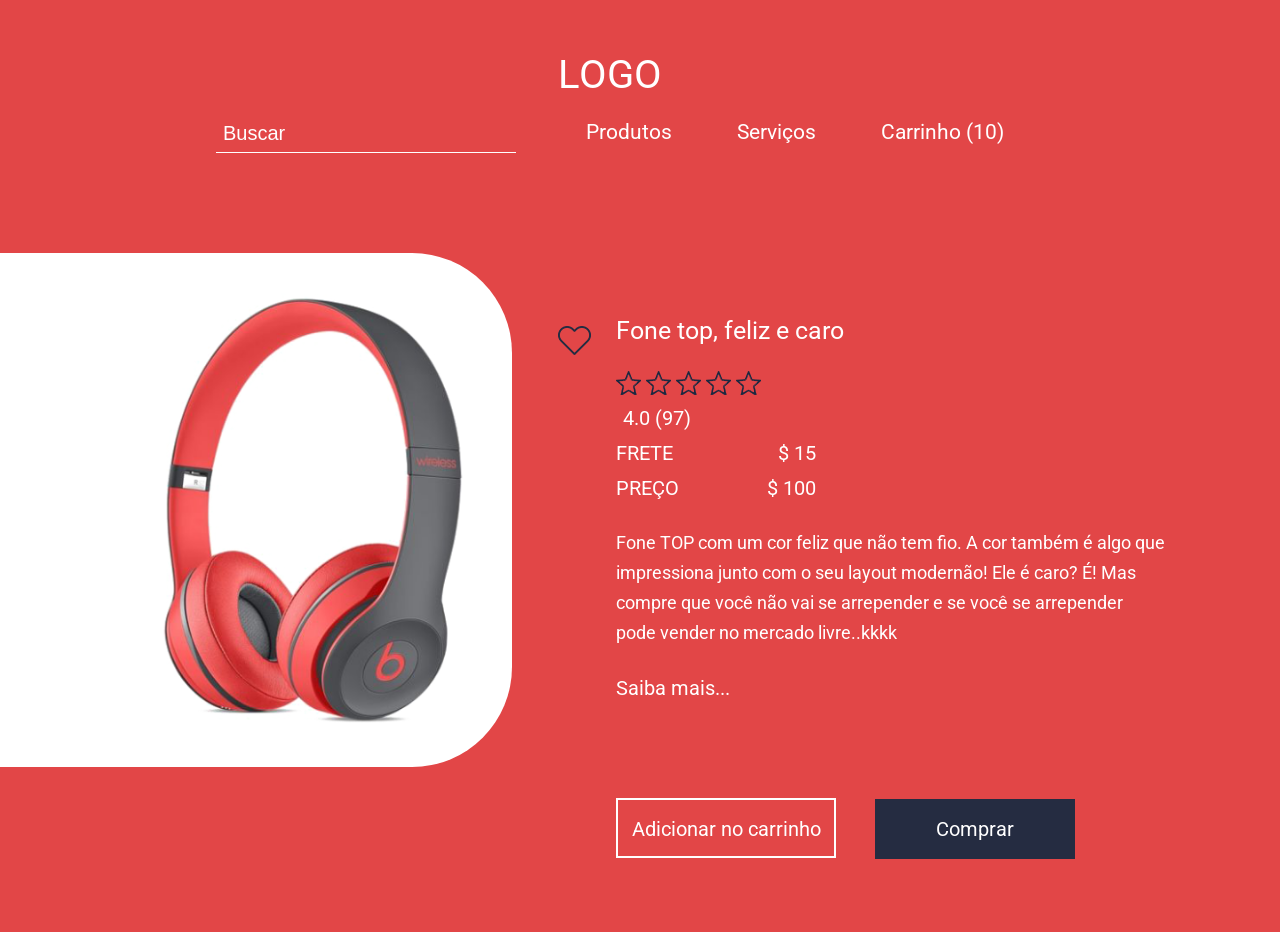
==== index.html @ d4f911e1 "Iniciando projeto nova versão do projeto loja-fone de treinamento" ====
<!DOCTYPE html>
<html lang="pt-BR">
    <head>
        <meta charset="utf-8">
        <meta name="viewport" content="width=device-width, initial-scale=1.0">
        <meta http-equiv="X-UA-Compatible" content="ie=edge">
        <title>Loja de Fone</title>

        <link rel="shortcut icon" type="image/png" href="img/favicon.ico"/>

        <link href="https://fonts.googleapis.com/css?family=Roboto:300,400,700" rel="stylesheet">

        <link rel="stylesheet" href="css/reset.css">
        <link rel="stylesheet" href="css/base.css">
        <link rel="stylesheet" href="css/container-store.css">
        <link rel="stylesheet" href="css/header-store.css">
        <link rel="stylesheet" href="css/input-search.css">
        <link rel="stylesheet" href="css/photo-product.css">
        <link rel="stylesheet" href="css/wrap-product.css">
        <link rel="stylesheet" href="css/product-store.css">
        <link rel="stylesheet" href="css/button-store.css">
    </head>

    <body>
        <div class="container-store">
            <header class="header-store">
                <h1 class="title">Logo</h1>
                <nav class="navigation">
                   <form class="input-search">
                        <input class="content" type="search" placeholder="Buscar">
                        <input class="icon -open -active" type="image" src="img/searchOpen.svg">
                        <input class="icon -close" type="image" src="img/close.svg">
                   </form>
                   <ul id="menu" class="list">
                        <li class="item -menu"><a class="menu" href="#menu">Menu</a></li>
                        <li class="item">
                            <a class="action" href="http://collabcode.training">Produtos</a>
                        </li>
                        <li class="item">
                            <a class="action" href="http://collabcode.training">Serviços</a>
                        </li>
                        <li class="item -last">
                            <a class="action" href="http://collabcode.training">Carrinho (10)</a>
                        </li>
                    </ul>
                </nav>
            </header>
            <figure class="photo-product">
                <img class="imgProduct" src="img/imgHeadphone.png" alt="Imagem de fone de ouvido">
            </figure>
            <section class="wrap-product">
                <dl class="product-store">
                    <dt class="title">Fone top, feliz e caro</dt>
                    <dl class="item -heart">
                        <img class="icon" src="img/heart.png" alt="botão Like">
                        <img class="icon -active" src="img/heart-active.png" alt="botão Like">
                    </dl>
                    <dl class="item -star">
                        <ol>
                            <li class="star">
                                <img class="icon" src="img/star.png" alt="estrela">
                                <img class="icon -active" src="img/star-active.png" alt="estrela">
                            </li>
                            <li class="star">
                                <img class="icon" src="img/star.png" alt="estrela">
                                <img class="icon -active" src="img/star-active.png" alt="estrela">
                            </li>
                            <li class="star">
                                <img class="icon" src="img/star.png" alt="estrela">
                                <img class="icon -active" src="img/star-active.png" alt="estrela">
                            </li>
                            <li class="star">
                                <img class="icon" src="img/star.png" alt="estrela">
                                <img class="icon -active" src="img/star-active.png" alt="estrela">
                            </li>
                            <li class="star">
                                <img class="icon" src="img/star.png" alt="estrela">
                                <img class="icon -active" src="img/star-active.png" alt="estrela">
                            </li>
                        </ol>
                    </dl>
                    <dl class="item">4.0 (97)</dl>
                    <dl class="item -info"><strong class="contrast">Frete</strong> $ 15</dl>
                    <dl class="item -info -last"><strong class="contrast">Preço</strong> $ 100</dl>
                    <dd class="text">
                        Fone TOP com um cor feliz que não tem fio. A cor também é algo que impressiona junto com o  seu layout modernão! Ele é caro? É! Mas compre que você não vai se arrepender e se você se arrepender pode vender no mercado livre..kkkk
                    </dd>
                    <dd class="more">
                        <a class="action" href="">Saiba mais...</a>
                    </dd>
                </dl>
                <div class="buttons">
                    <button class="button-store -second">Adicionar no carrinho</button>
                    <a class="button-store" href="comprar.html">Comprar</a>
                </div>
            </section>
        </div>
        <script src="js/header-store.js"></script>
        <script src="js/product-store.js"></script>
        <script src="js/home.js"></script>
        <script src="js/input-search.js"></script>
    </body>
</html>
---- css/base.css ----
html,
body {
    height: 100%;
}

body {
    background-color: #252a34;
    background-image: linear-gradient(to top, #ff2e63, #252a34);
}

@media (max-width: 410px) {
   body {
       position: relative;
       overflow-x: hidden;
    }

    html {
        overflow-x: hidden;
    }
}
---- css/container-store.css ----
.container-store {
    width: 90%;
    max-width: 1335px;
    background-color: #e24647;
    padding: 55px 60px 165px 0;
    position: absolute;
    left: 50%;
    top: 50%;
    transform: translateX(-50%) translateY(-50%);
    -webkit-box-shadow: 0px 0px 39px 0px rgba(50, 50, 50, 0.4);
    -moz-box-shadow: 0px 0px 39px 0px rgba(50, 50, 50, 0.4);
    box-shadow: 0 0 39px 0 rgba(50, 50, 50, 0.4);


}

@media (max-width: 1490px), (max-height: 900px) {
    .container-store {
        position: static;
        transform: none;
        width: 100%;
        max-width: 100%;
    }   
}

@media (max-height: 940px) {
    .container-store {
        max-width: 1335px;
        margin-left: auto;
        margin-right: auto;
    }   
}

@media (max-width: 990px) {
    .container-store {
        padding-right: 0px;
    }
}

@media (max-width: 940px) {
    .container-store {
        padding-bottom: 100px;
    }
}
---- css/header-store.css ----
.header-store {
    color: #FFFFFF;
    margin: 0 0 100px 60px;
    z-index: 10;
}

.header-store > .title {
    font-size: 40px;
    font-family: 'Roboto', sans-serif;
    text-transform: uppercase;
    float: left;
    cursor: pointer;
}

.header-store > .navigation {
    float: right;
    font-family: 'Roboto', sans-serif;
    font-size: 21px;
}

.header-store .list {
    display: inline-block;
}

.header-store .item.-menu {
    display: none;
}

.header-store .item {
    display: inline-block;
    margin-right: 60px;
    vertical-align: bottom;
    position: relative;
}

.header-store .action {
    display: inline-block;
    color: inherit;
    text-decoration: none;
}

.header-store .item.-last {
    margin-right: 0;
}

.header-store .action:after {
  content:'';
  height: 1px;
  width: 100%;
  display: block;
  background-color: #e1ebe4;
  bottom: 0;
  transform: scaleX(0);
  transform-origin: center left; /* ordem eixo Y e X */
  transition: transform 300ms linear;
}

.header-store .action:hover:after {
    transform: scaleX(1);
}

@media (max-width: 1450px) {
    .header-store {
        margin-right: 60px;
    }
}

@media (max-width: 1335px) {
    .header-store {
        margin-left: 0;
    }

    .header-store > .title {
        float: none;
        text-align: center;
        margin-bottom: 20px;
    }

    .header-store > .navigation {
        float: none;
        text-align: center;
        margin: 0;
    }
}

@media (max-width: 940px) {
    .header-store {
        margin: 0 0 40px 0;
    }
}

@media (max-width: 550px) {
    .header-store > .navigation {
        display: flex;
        justify-content: center;

    }

    .header-store .item {
        margin-right: 20px;
    }
}

@media (max-width: 410px) {
    .header-store {
        margin: 0 0 20px 0;
    }

    .header-store .item.-menu {
        display: block;
        background: url(../img/bars.svg) #fff no-repeat center;
        background-size: 60%;
        text-indent: -9999px;
        width: 39px;
        height: 39px;
        position: absolute;
        top: 0px;
        left: 0px;
        margin: 0;
        cursor: pointer;
        transform: translateX(-100%);
        transition: transform 300ms 100ms linear;
    }

    .header-store .list {
        background-color: rgba(255, 255, 255, 0.9);
        color: #000;
        width: 100%;
        position: absolute;
        top:0;
        right: 0;
        padding: 50px 0 20px 0;
        transform: translateX(100%);
        transition: transform 300ms linear;
        z-index: 2;
    }

    .header-store .list.-active {
        transform: translateX(0);
    }

    .header-store .list.-active .item.-menu {
        background: url(../img/close.svg) #fff no-repeat center;
        background-size: 50%;
        transform: translateX(0);
        transition: none;
        cursor: pointer;
    }

    .header-store .item {
        display: block;
        margin-bottom: 20px;
    }
}
---- css/input-search.css ----
.input-search {
    display: inline-block;
}

.input-search > .icone {
    display: none;
}

.input-search > .content {
    display: inline-block;
    background: transparent;
    border: none;
    border-bottom: 1px solid #FFFFFF;
    color: inherit;
    font-family: Arial;
    font-size: 20px;
    padding: 7px;
    width: 300px;
    margin-right: 65px;
}

.input-search > .content::placeholder {
    color: #FFF;
}

.input-search > .icon {
    display: none;
}

@media (max-width: 990px) {
    .input-search {
        position: absolute;
        top: 0;
        left: 0;
        background-color: #fff;
        transform: translateX(-90%);
        transition: transform 300ms linear;
    }

    .input-search.-active {
        transform: translateX(0);
        transition: transform 300ms linear;
    }

    .input-search > .content::placeholder {
        color: #000;
    }

    .input-search > .icon {
        display: none;
        width: 20px;
        vertical-align: middle;
        padding-right: 10px;
    }

    .input-search .icon.-active {
        display: inline-block;
    }
}

@media (max-width: 410px) {
    .input-search {
        position: absolute;
        top: 0;
        left: 0;
        background-color: #fff;
        transform: translateX(-86%);
        transition: transform 300ms linear;
    }
    .input-search > .content {
        padding: 6.5px;
        width: 175px;
    }
}
---- css/photo-product.css ----
.photo-product {
    position: relative;
    background-color: #fff;
    display: inline-block;
    width: 40%;
    vertical-align: middle;
    margin-right: 150px;
    border-radius: 0 150px 150px 0;
}

.photo-product::before {
    content: '';
    position: absolute;
    left: 0;
    width: 100%;
    height: 100%;
    background-color: #ffffff;
    transform: translateX(-100%);
    box-shadow: inset 0 0 20px 0 rgba(126, 125, 125, 0.4)
}

.photo-product > .imgProduct {
    width: 95%;
    margin: 25px 0 0 70px;
}

@media (max-width: 1335px) {
    .photo-product {
        width: 40%;
        margin-right: 100px;
        border-radius: 0 100px 100px 0;
    }
}

@media (max-width: 940px) {
    .photo-product {
        background-image: none;
        background-color: #fff;
        display: block;
        width: 100%;
        padding: 0;
        border-radius: 0;
        text-align: center;
        margin: 0 auto 30px auto;
    }
    .photo-product > .imgProduct {
        width: 70%;
        margin: 0;
        padding-top: 20px;
    }
}
---- css/wrap-product.css ----
.wrap-product {
    display: inline-block;
    width: 45%;
    vertical-align: middle;
    position: relative;
}

.wrap-product > .buttons {
    position: absolute;
    bottom: 0;
    transform: translateY( calc( 100% + 98px ) );
}

@media (max-width:1335px) {
   .wrap-product {
        width: 43%;
    }
}

@media (max-width:940px) {
   .wrap-product {
        width: 100%;
        margin: 0;
        text-align: center;
    }

    .wrap-product > .buttons {
        position: relative;
        bottom: 80px;
    }
}

@media (max-width:410px) {
    .wrap-product > .buttons {
        position: relative;
        bottom: 150px;
    }
}
---- css/product-store.css ----
.product-store {
    font-family: 'Roboto', sans-serif;
    font-size: 15px;
    line-height: 20px;
    color: #FFF;
}

.product-store > .title {
    font-size: 25px;
    margin-bottom: 50px;
    display: inline-block;
}

.product-store > .item {
    font-size: 20px;
    margin-bottom: 30px;
}

.product-store > .item.-heart {
    position: absolute;
    top: 5px;
    transform: translateX(-100%);
    left: -47px;
    cursor: pointer;
}

.product-store > .item.-star {
    margin-bottom: 10px;
    cursor: pointer;
}

.product-store > .item .icon {
    transition: transform 100ms linear;
}

.product-store > .item .icon:hover {
    transform: scale(1.2);
}

.product-store .icon.-active {
    display: none;
}

.product-store > .item.-active .icon {
    display: none;
}

.product-store > .item.-active .icon.-active {
    display: inline-block;
}

.product-store .star {
    display: inline-block;
}

.product-store .star.-active > .icon {
    display: none;
}

.product-store .star.-active > .-active {
    display: block;
}

.product-store > .item.-star + .item {
    margin-left: 7px;
}

.product-store > .item.-info {
    width: 200px;
    text-align: right;
}

.product-store > .item.-last {
    margin-bottom: 60px;
}

.product-store .contrast {
    text-transform: uppercase;
    float: left;
}

.product-store > .text {
    font-size: 18px;
    line-height: 30px;
    margin-bottom: 30px;
}

.product-store .action {
    color: inherit;
    font-size: 20px;
    text-decoration: none;
}

@media (max-width:1335px) {
    .product-store > .title {
        margin-bottom: 30px;
    }

    .product-store > .item {
        margin-bottom: 15px;
    }

    .product-store > .item.-last {
        margin-bottom: 30px;
    }
    .product-store > .item.-heart {
        left: -25px;
    }
}

@media (max-width:940px) {
    .product-store > .title {
        display: block;
        margin-left: 20px;
    }

    .product-store > .item.-info {
        display: block;
    }

    .product-store > .item {
        display: inline-block;
    }

    .product-store > .item.-heart {
        position: relative;
        transform: translateX(10%) translateY(-180%);
    }

    .product-store > .item.-star {
        margin-bottom: 30px;
        cursor: pointer;
        margin-right: 10px;
        margin-left: -20px;
    }

    .product-store > .item.-info {
        margin-left: auto;
        margin-right: auto;
    }

    .product-store > .text {
        margin: 0 30px 30px;
    }
}
---- css/button-store.css ----
.button-store {
    display: inline-block;
    box-sizing: border-box;
    background-color: #252c41;
    color: #ffffff;
    font-family: 'Roboto', sans-serif;
    font-size: 20px;
    width: 200px;
    height: 60px;
    text-align: center;
    line-height: 60px;
    text-decoration: none;
    border: none;
    bottom: 0;
    cursor: pointer;
    transition: all 300ms linear;
}

.button-store:hover,
.button-store:focus {
    background-color: #FFFFFF;
    color: #e24647;
}

.button-store:active {
    transform: scale(0.9);
}

.button-store.-second { 
    background-color: transparent;
    border: 2px #fff solid;
    width: 220px;
    line-height: 56px;
    margin-right: 35px;
}

.button-store.-second:hover,
.button-store.-second:focus {
    background-color: #FFFFFF;
    color: #e24647;
}

.button-store > button,
.button-store > a {
    font-size: inherit;
    background-color: inherit;
    border: none;
    color: inherit;
    text-decoration: inherit;
}

@media (max-width:1080px) {
    .button-store {
        font-size: 18px;
        width: 180px;
        height: 40px;
        line-height: 40px;
    }
    .button-store.-second {
        background-color: transparent;
        border: 2px #fff solid;
        width: 200px;
        line-height: 36px;
        margin-right: 20px;
    }
}

@media (max-width:410px) {
    .button-store,
    .button-store.-second {
        display: block;
        margin: 0 auto;
        width: 80%;
    }
    .button-store.-second {
        margin-bottom: 15px;
        width: 80%;
    }
}
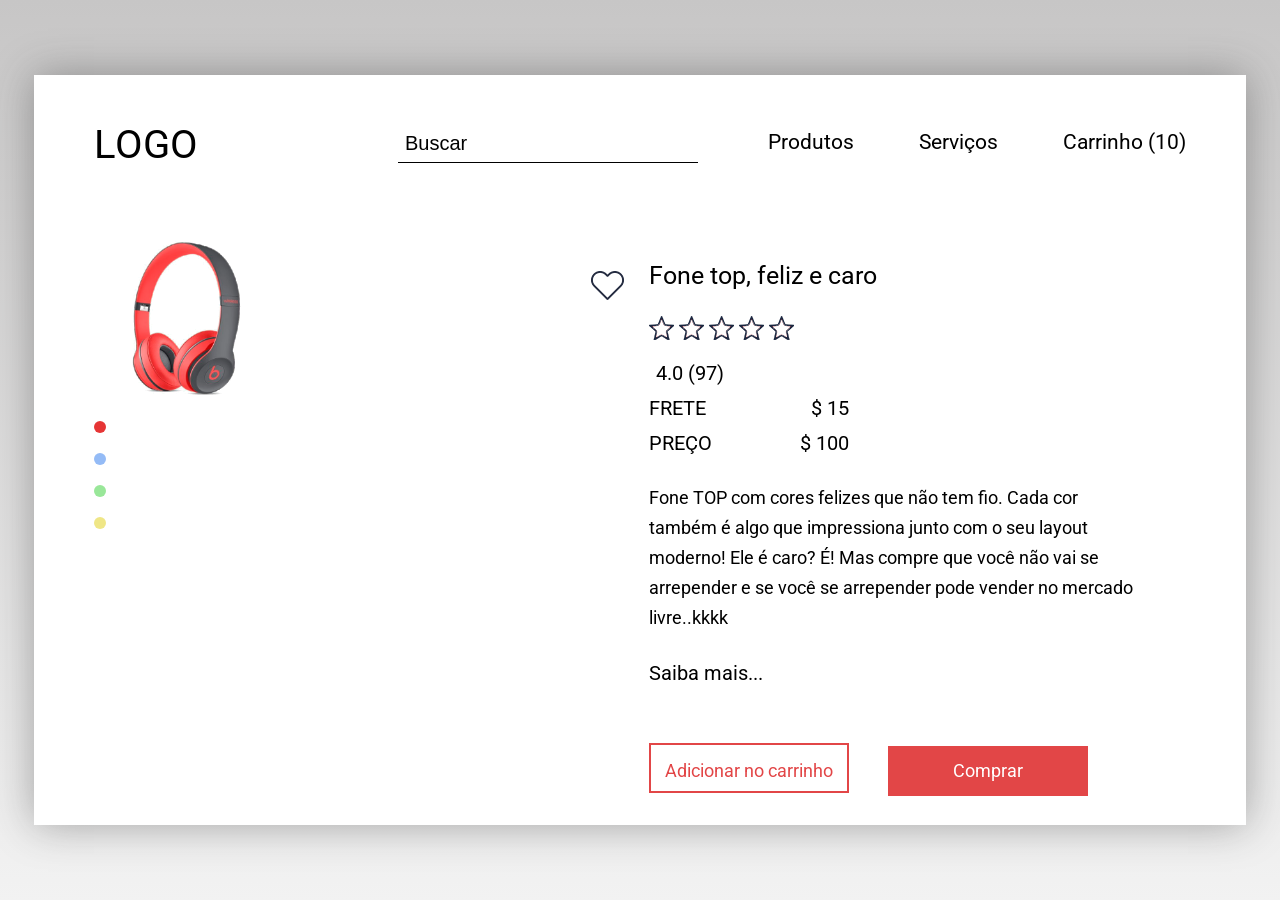
==== commit 2e780981: "Implementado variações de cores no produto e alterado cores gerais" ====
--- a/index.html
+++ b/index.html
@@ -4,7 +4,7 @@
         <meta charset="utf-8">
         <meta name="viewport" content="width=device-width, initial-scale=1.0">
         <meta http-equiv="X-UA-Compatible" content="ie=edge">
-        <title>Loja de Fone</title>
+        <title>Head Phone Store</title>
 
         <link rel="shortcut icon" type="image/png" href="img/favicon.ico"/>
 
@@ -15,7 +15,9 @@
         <link rel="stylesheet" href="css/container-store.css">
         <link rel="stylesheet" href="css/header-store.css">
         <link rel="stylesheet" href="css/input-search.css">
-        <link rel="stylesheet" href="css/photo-product.css">
+        <link rel="stylesheet" href="css/main-carrousel.css">
+        <link rel="stylesheet" href="css/carphoto-product.css">
+        <!--<link rel="stylesheet" href="css/photo-product.css">-->
         <link rel="stylesheet" href="css/wrap-product.css">
         <link rel="stylesheet" href="css/product-store.css">
         <link rel="stylesheet" href="css/button-store.css">
@@ -45,9 +47,38 @@
                     </ul>
                 </nav>
             </header>
-            <figure class="photo-product">
-                <img class="imgProduct" src="img/imgHeadphone.png" alt="Imagem de fone de ouvido">
-            </figure>
+
+            <section class="main-carrousel">
+                <ol class="bullets">
+                    <li class="bullet -first -isActive"><a   href="#first">Primeira</a></li>
+                    <li class="bullet -second"><a href="#second">Segunda</a></li>
+                    <li class="bullet -third"><a href="#third">Terceira</a></li>
+                    <li class="bullet -forth"><a href="#forth">Quarta</a></li>
+                </ol>
+                <ol class="colors">
+                    <li id="first" class="color -isActive">
+                        <figure class="carphoto-product">
+                            <img class="imgProduct" src="img/imgHeadphoneRed.png" alt="Imagem de fone de ouvido">
+                        </figure>
+                    </li>
+                    <li id="second" class="color">
+                        <figure class="carphoto-product">
+                            <img class="imgProduct" src="img/imgHeadphoneBlue.png" alt="Imagem de fone de ouvido">
+                        </figure>
+                    </li>
+                    <li id="third" class="color">
+                        <figure class="carphoto-product">
+                            <img class="imgProduct" src="img/imgHeadphoneGreen.png" alt="Imagem de fone de ouvido">
+                        </figure>
+                    </li>
+                    <li id="forth" class="color">
+                        <figure class="carphoto-product">
+                            <img class="imgProduct" src="img/imgHeadphoneYellow.png" alt="Imagem de fone de ouvido">
+                        </figure>
+                    </li>
+                </ol>
+            </section>
+
             <section class="wrap-product">
                 <dl class="product-store">
                     <dt class="title">Fone top, feliz e caro</dt>
@@ -83,7 +114,7 @@
                     <dl class="item -info"><strong class="contrast">Frete</strong> $ 15</dl>
                     <dl class="item -info -last"><strong class="contrast">Preço</strong> $ 100</dl>
                     <dd class="text">
-                        Fone TOP com um cor feliz que não tem fio. A cor também é algo que impressiona junto com o  seu layout modernão! Ele é caro? É! Mas compre que você não vai se arrepender e se você se arrepender pode vender no mercado livre..kkkk
+                        Fone TOP com cores felizes que não tem fio. Cada cor também é algo que impressiona junto com o seu layout moderno! Ele é caro? É! Mas compre que você não vai se arrepender e se você se arrepender pode vender no mercado livre..kkkk
                     </dd>
                     <dd class="more">
                         <a class="action" href="">Saiba mais...</a>
@@ -96,6 +127,7 @@
             </section>
         </div>
         <script src="js/header-store.js"></script>
+        <script src="js/main-carrousel.js"></script>
         <script src="js/product-store.js"></script>
         <script src="js/home.js"></script>
         <script src="js/input-search.js"></script>
--- a/css/base.css
+++ b/css/base.css
@@ -5,7 +5,7 @@
 
 body {
     background-color: #252a34;
-    background-image: linear-gradient(to top, #ff2e63, #252a34);
+    background-image: linear-gradient(to top, #f2f2f2, #c7c6c6);
 }
 
 @media (max-width: 410px) {
--- a/css/container-store.css
+++ b/css/container-store.css
@@ -1,8 +1,8 @@
 .container-store {
     width: 90%;
-    max-width: 1335px;
-    background-color: #e24647;
-    padding: 55px 60px 165px 0;
+    max-width: 1200px;
+    background-color: #FFF;
+    padding: 50px 60px 100px 0;
     position: absolute;
     left: 50%;
     top: 50%;
@@ -10,11 +10,9 @@
     -webkit-box-shadow: 0px 0px 39px 0px rgba(50, 50, 50, 0.4);
     -moz-box-shadow: 0px 0px 39px 0px rgba(50, 50, 50, 0.4);
     box-shadow: 0 0 39px 0 rgba(50, 50, 50, 0.4);
-
-
 }
 
-@media (max-width: 1490px), (max-height: 900px) {
+@media (max-width: 1200px), (max-height: 600px) {
     .container-store {
         position: static;
         transform: none;
@@ -23,9 +21,9 @@
     }   
 }
 
-@media (max-height: 940px) {
+@media (max-height: 600px) {
     .container-store {
-        max-width: 1335px;
+        max-width: 1200px;
         margin-left: auto;
         margin-right: auto;
     }   
--- a/css/header-store.css
+++ b/css/header-store.css
@@ -1,5 +1,5 @@
 .header-store {
-    color: #FFFFFF;
+    color: #000000;
     margin: 0 0 100px 60px;
     z-index: 10;
 }
@@ -48,7 +48,7 @@
   height: 1px;
   width: 100%;
   display: block;
-  background-color: #e1ebe4;
+  background-color: #f2f2f2;
   bottom: 0;
   transform: scaleX(0);
   transform-origin: center left; /* ordem eixo Y e X */
@@ -59,13 +59,7 @@
     transform: scaleX(1);
 }
 
-@media (max-width: 1450px) {
-    .header-store {
-        margin-right: 60px;
-    }
-}
-
-@media (max-width: 1335px) {
+@media (max-width: 1200px) {
     .header-store {
         margin-left: 0;
     }
@@ -108,7 +102,7 @@
 
     .header-store .item.-menu {
         display: block;
-        background: url(../img/bars.svg) #fff no-repeat center;
+        background: url(../img/bars.svg) #f2f2f2 no-repeat center;
         background-size: 60%;
         text-indent: -9999px;
         width: 39px;
@@ -123,7 +117,7 @@
     }
 
     .header-store .list {
-        background-color: rgba(255, 255, 255, 0.9);
+        background-color: #f2f2f2;
         color: #000;
         width: 100%;
         position: absolute;
@@ -140,7 +134,7 @@
     }
 
     .header-store .list.-active .item.-menu {
-        background: url(../img/close.svg) #fff no-repeat center;
+        background: url(../img/close.svg) #f2f2f2 no-repeat center;
         background-size: 50%;
         transform: translateX(0);
         transition: none;
--- a/css/input-search.css
+++ b/css/input-search.css
@@ -10,7 +10,7 @@
     display: inline-block;
     background: transparent;
     border: none;
-    border-bottom: 1px solid #FFFFFF;
+    border-bottom: 1px #000 solid;
     color: inherit;
     font-family: Arial;
     font-size: 20px;
@@ -20,7 +20,7 @@
 }
 
 .input-search > .content::placeholder {
-    color: #FFF;
+    color: #000;
 }
 
 .input-search > .icon {
@@ -32,7 +32,7 @@
         position: absolute;
         top: 0;
         left: 0;
-        background-color: #fff;
+        background-color: #f2f2f2;
         transform: translateX(-90%);
         transition: transform 300ms linear;
     }
@@ -63,12 +63,13 @@
         position: absolute;
         top: 0;
         left: 0;
-        background-color: #fff;
+        background-color: #f2f2f2;
         transform: translateX(-86%);
         transition: transform 300ms linear;
     }
     .input-search > .content {
         padding: 6.5px;
-        width: 175px;
+        width: 200px;
+        margin-right: 5px;
     }
 }
--- a/css/main-carrousel.css
+++ b/css/main-carrousel.css
@@ -0,0 +1,59 @@
+.main-carrousel {
+    display: inline-block;
+    position: relative;
+    background-color: #FFF;
+    width: 40%;
+    height: 500px;
+    vertical-align: middle;
+    margin-right: 150px;
+    border-radius: 0 150px 150px 0;
+}
+
+.main-carrousel .color {
+    box-sizing: border-box;
+    position: absolute;
+    top: 0;
+    width: 95%;
+}
+
+.main-carrousel .color.-isActive {
+    z-index: 1;
+}
+
+.main-carrousel .bullets {
+    position: relative;
+    text-align: center;
+    display: inline-block;
+    width: 50px;
+    top: 50%;
+    transform: translateY(-50%);
+    z-index: 5;
+}
+
+.main-carrousel .bullet {
+    width: 12px;
+    height: 12px;
+    margin: 20px 0 20px 60px;
+    opacity: 0.50;
+    border-radius: 50%;
+    text-indent: -9999px;
+    cursor: pointer;
+    transition: opacity 200ms linear;
+}
+
+.main-carrousel .bullet.-first {
+    background-color: rgb(230, 53, 53);
+}
+.main-carrousel .bullet.-second {
+    background-color: rgb(41, 119, 237);
+}
+.main-carrousel .bullet.-third{
+    background-color: rgb(52, 208, 52);
+}
+.main-carrousel .bullet.-forth {
+    background-color: rgb(223, 206, 13);
+}
+
+.main-carrousel .bullet.-isActive {
+    opacity: 1;
+}
--- a/css/carphoto-product.css
+++ b/css/carphoto-product.css
@@ -0,0 +1,30 @@
+.carphoto-product > .imgProduct {
+    width: 95%;
+    margin: 10px 0 0 70px;
+}
+
+@media (max-width: 1335px) {
+    .carphoto-product {
+        width: 40%;
+        margin-right: 100px;
+        border-radius: 0 100px 100px 0;
+    }
+}
+
+@media (max-width: 940px) {
+    .carphoto-product {
+        background-image: none;
+        background-color: #fff;
+        display: block;
+        width: 100%;
+        padding: 0;
+        border-radius: 0;
+        text-align: center;
+        margin: 0 auto 30px auto;
+    }
+    .carphoto-product > .imgProduct {
+        width: 70%;
+        margin: 0;
+        padding-top: 20px;
+    }
+}
--- a/css/photo-product.css
+++ b/css/photo-product.css
@@ -1,6 +1,6 @@
 .photo-product {
     position: relative;
-    background-color: #fff;
+    background-color: #ffffff;
     display: inline-block;
     width: 40%;
     vertical-align: middle;
@@ -8,20 +8,21 @@
     border-radius: 0 150px 150px 0;
 }
 
+/*
 .photo-product::before {
     content: '';
     position: absolute;
     left: 0;
     width: 100%;
     height: 100%;
-    background-color: #ffffff;
+    background-color: #FFF;
     transform: translateX(-100%);
     box-shadow: inset 0 0 20px 0 rgba(126, 125, 125, 0.4)
-}
+}*/
 
 .photo-product > .imgProduct {
     width: 95%;
-    margin: 25px 0 0 70px;
+    margin: 10px 0 0 70px;
 }
 
 @media (max-width: 1335px) {
--- a/css/wrap-product.css
+++ b/css/wrap-product.css
@@ -8,7 +8,7 @@
 .wrap-product > .buttons {
     position: absolute;
     bottom: 0;
-    transform: translateY( calc( 100% + 98px ) );
+    transform: translateY( calc( 100% + 58px ) );
 }
 
 @media (max-width:1335px) {
--- a/css/product-store.css
+++ b/css/product-store.css
@@ -2,18 +2,18 @@
     font-family: 'Roboto', sans-serif;
     font-size: 15px;
     line-height: 20px;
-    color: #FFF;
+    color: #000000;
 }
 
 .product-store > .title {
     font-size: 25px;
-    margin-bottom: 50px;
+    margin-bottom: 40px;
     display: inline-block;
 }
 
 .product-store > .item {
     font-size: 20px;
-    margin-bottom: 30px;
+    margin-bottom: 15px;
 }
 
 .product-store > .item.-heart {
@@ -25,7 +25,7 @@
 }
 
 .product-store > .item.-star {
-    margin-bottom: 10px;
+    margin-bottom: 20px;
     cursor: pointer;
 }
 
@@ -71,7 +71,7 @@
 }
 
 .product-store > .item.-last {
-    margin-bottom: 60px;
+    margin-bottom: 30px;
 }
 
 .product-store .contrast {
--- a/css/button-store.css
+++ b/css/button-store.css
@@ -1,14 +1,14 @@
 .button-store {
     display: inline-block;
     box-sizing: border-box;
-    background-color: #252c41;
-    color: #ffffff;
+    background-color: #e24647;
+    color: #FFF;
     font-family: 'Roboto', sans-serif;
-    font-size: 20px;
+    font-size: 18px;
     width: 200px;
-    height: 60px;
+    height: 50px;
     text-align: center;
-    line-height: 60px;
+    line-height: 50px;
     text-decoration: none;
     border: none;
     bottom: 0;
@@ -18,8 +18,8 @@
 
 .button-store:hover,
 .button-store:focus {
-    background-color: #FFFFFF;
-    color: #e24647;
+    background-color: #1c68ea;
+    color: #FFF;
 }
 
 .button-store:active {
@@ -28,16 +28,17 @@
 
 .button-store.-second { 
     background-color: transparent;
-    border: 2px #fff solid;
-    width: 220px;
-    line-height: 56px;
+    border: 2px #e24647 solid;
+    width: 200px;
+    line-height: 50px;
     margin-right: 35px;
+    color: #e24647;
 }
 
 .button-store.-second:hover,
 .button-store.-second:focus {
-    background-color: #FFFFFF;
-    color: #e24647;
+    background-color: #e24647;
+    color: #FFF;
 }
 
 .button-store > button,
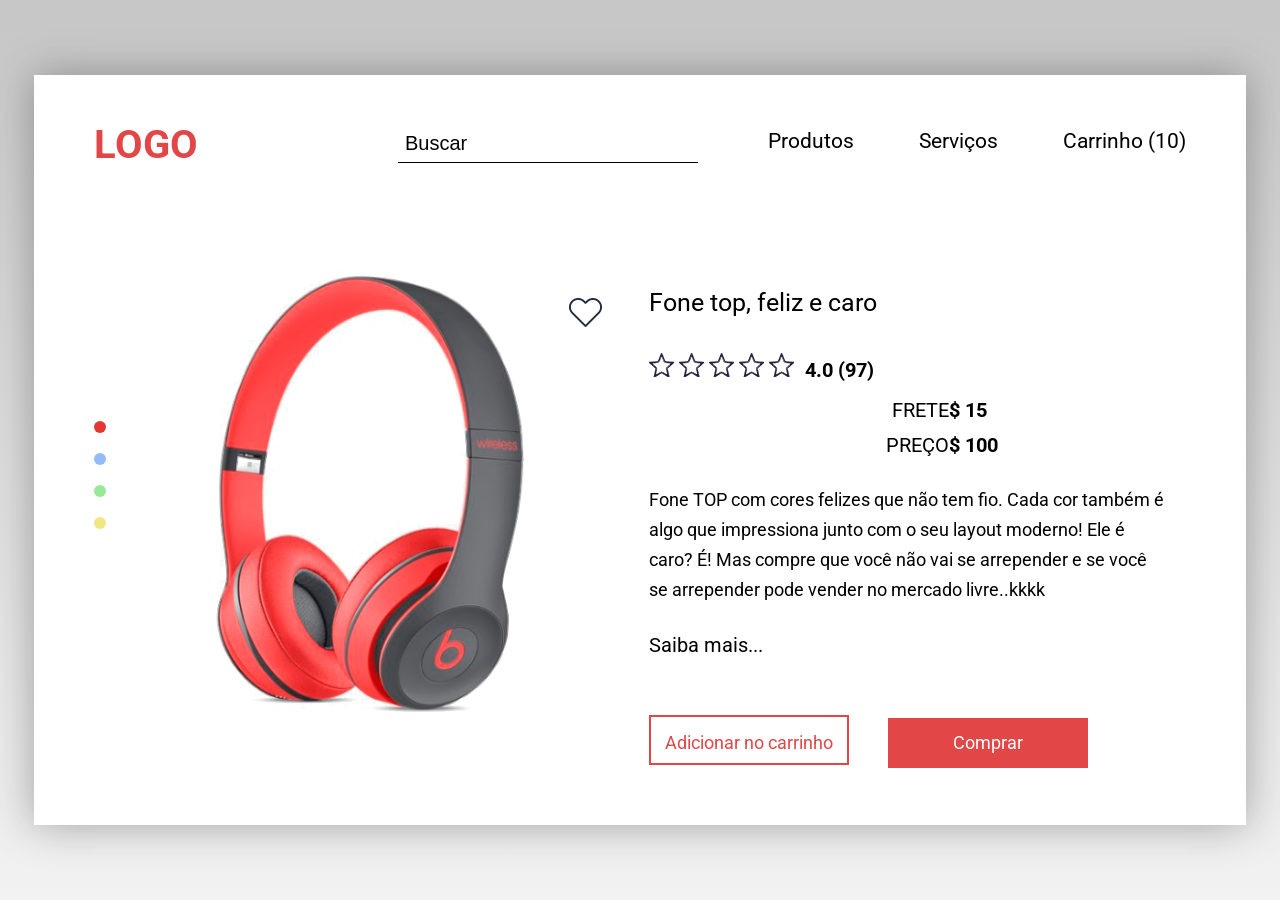
==== commit 7189397d: "Ajustado responsividade do Header e do container da foto do produto" ====
--- a/index.html
+++ b/index.html
@@ -17,7 +17,6 @@
         <link rel="stylesheet" href="css/input-search.css">
         <link rel="stylesheet" href="css/main-carrousel.css">
         <link rel="stylesheet" href="css/carphoto-product.css">
-        <!--<link rel="stylesheet" href="css/photo-product.css">-->
         <link rel="stylesheet" href="css/wrap-product.css">
         <link rel="stylesheet" href="css/product-store.css">
         <link rel="stylesheet" href="css/button-store.css">
--- a/css/header-store.css
+++ b/css/header-store.css
@@ -2,11 +2,14 @@
     color: #000000;
     margin: 0 0 100px 60px;
     z-index: 10;
+    background-color: #fff;
 }
 
 .header-store > .title {
     font-size: 40px;
     font-family: 'Roboto', sans-serif;
+    font-weight: bold;
+    color: #e24647;
     text-transform: uppercase;
     float: left;
     cursor: pointer;
@@ -45,14 +48,14 @@
 
 .header-store .action:after {
   content:'';
-  height: 1px;
+  height: 2px;
   width: 100%;
   display: block;
-  background-color: #f2f2f2;
+  background-color: #000;
   bottom: 0;
   transform: scaleX(0);
   transform-origin: center left; /* ordem eixo Y e X */
-  transition: transform 300ms linear;
+  transition: transform 200ms linear;
 }
 
 .header-store .action:hover:after {
@@ -61,7 +64,7 @@
 
 @media (max-width: 1200px) {
     .header-store {
-        margin-left: 0;
+        margin: 0 0 60px 0;
     }
 
     .header-store > .title {
@@ -77,11 +80,6 @@
     }
 }
 
-@media (max-width: 940px) {
-    .header-store {
-        margin: 0 0 40px 0;
-    }
-}
 
 @media (max-width: 550px) {
     .header-store > .navigation {
--- a/css/input-search.css
+++ b/css/input-search.css
@@ -64,12 +64,14 @@
         top: 0;
         left: 0;
         background-color: #f2f2f2;
-        transform: translateX(-86%);
+        transform: translateX(-85%);
         transition: transform 300ms linear;
     }
     .input-search > .content {
         padding: 6.5px;
         width: 200px;
         margin-right: 5px;
+        border-bottom: none;
+
     }
 }
--- a/css/main-carrousel.css
+++ b/css/main-carrousel.css
@@ -1,7 +1,7 @@
 .main-carrousel {
     display: inline-block;
     position: relative;
-    background-color: #FFF;
+    background-color: #fff;
     width: 40%;
     height: 500px;
     vertical-align: middle;
@@ -57,3 +57,25 @@
 .main-carrousel .bullet.-isActive {
     opacity: 1;
 }
+
+@media (max-width: 1000px) {
+    .main-carrousel {
+        display: inline-block;
+        position: relative;
+        width: 100%;
+        border-radius: 0;
+    }
+}
+
+@media (max-width: 370px) {
+    .main-carrousel {
+        display: inline-block;
+        position: relative;
+        width: 100%;
+        border-radius: 0;
+        height: 450px;
+    }
+    .main-carrousel .bullets {
+        margin-left: -30px; 
+    }
+}
--- a/css/carphoto-product.css
+++ b/css/carphoto-product.css
@@ -1,30 +1,48 @@
+.carphoto-product {
+    width: 500px;
+    margin-top: 30px;
+}
+
 .carphoto-product > .imgProduct {
     width: 95%;
-    margin: 10px 0 0 70px;
+    margin-left: 100px;
 }
 
-@media (max-width: 1335px) {
+@media (max-width: 1200px) {
     .carphoto-product {
-        width: 40%;
         margin-right: 100px;
         border-radius: 0 100px 100px 0;
     }
 }
 
-@media (max-width: 940px) {
+@media (max-width: 1000px) {
     .carphoto-product {
         background-image: none;
         background-color: #fff;
-        display: block;
-        width: 100%;
-        padding: 0;
         border-radius: 0;
+        margin: 30px auto 0 auto;
+    }
+
+    .carphoto-product > .imgProduct {
+        width: 80%;
         text-align: center;
-        margin: 0 auto 30px auto;
+        margin-left: 80px;
     }
+
+}
+
+@media (max-width: 450px) {
+    .carphoto-product > .imgProduct {
+        width: 75%;
+        margin-left: 50px;
+    }
+
+}
+
+@media (max-width: 370px) {
     .carphoto-product > .imgProduct {
         width: 70%;
-        margin: 0;
-        padding-top: 20px;
+        margin-left: 10px;
     }
+
 }
--- a/css/wrap-product.css
+++ b/css/wrap-product.css
@@ -11,13 +11,13 @@
     transform: translateY( calc( 100% + 58px ) );
 }
 
-@media (max-width:1335px) {
+@media (max-width:1200px) {
    .wrap-product {
         width: 43%;
     }
 }
 
-@media (max-width:940px) {
+@media (max-width:1000px) {
    .wrap-product {
         width: 100%;
         margin: 0;
--- a/css/product-store.css
+++ b/css/product-store.css
@@ -8,12 +8,14 @@
 .product-store > .title {
     font-size: 25px;
     margin-bottom: 40px;
-    display: inline-block;
+    display: block;
 }
 
 .product-store > .item {
     font-size: 20px;
+    font-weight: bold;
     margin-bottom: 15px;
+    display: inline-block;
 }
 
 .product-store > .item.-heart {
@@ -66,7 +68,6 @@
 }
 
 .product-store > .item.-info {
-    width: 200px;
     text-align: right;
 }
 
@@ -77,6 +78,8 @@
 .product-store .contrast {
     text-transform: uppercase;
     float: left;
+    font-weight: normal;
+    width: 300px;
 }
 
 .product-store > .text {
@@ -91,7 +94,7 @@
     text-decoration: none;
 }
 
-@media (max-width:1335px) {
+@media (max-width:1200px) {
     .product-store > .title {
         margin-bottom: 30px;
     }
@@ -108,7 +111,7 @@
     }
 }
 
-@media (max-width:940px) {
+@media (max-width:1000px) {
     .product-store > .title {
         display: block;
         margin-left: 20px;
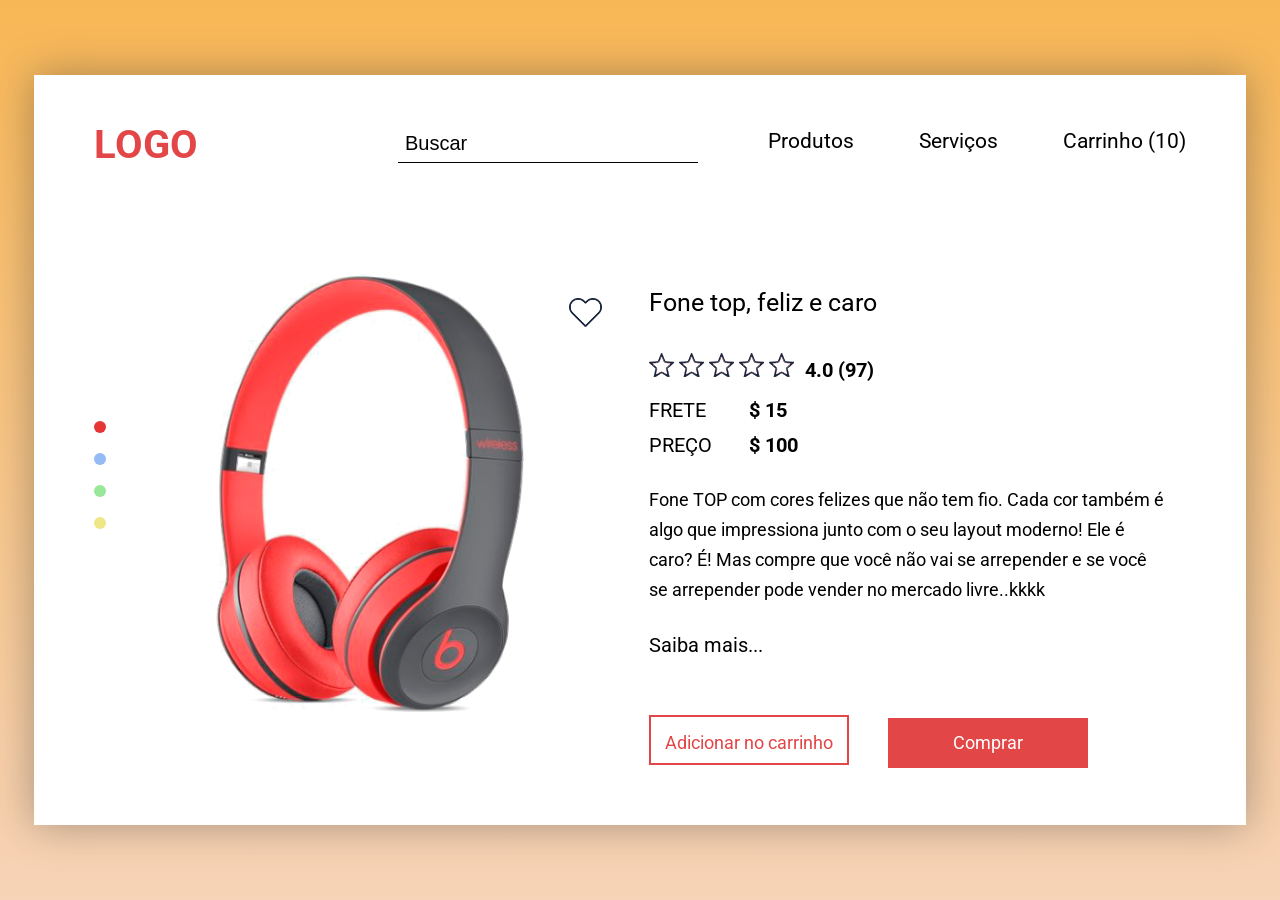
==== commit 966e89a0: "Ajustado resposividade do conteúdo de texto (lado direito)" ====
--- a/index.html
+++ b/index.html
@@ -35,13 +35,13 @@
                    <ul id="menu" class="list">
                         <li class="item -menu"><a class="menu" href="#menu">Menu</a></li>
                         <li class="item">
-                            <a class="action" href="http://collabcode.training">Produtos</a>
+                            <a class="action" href="#">Produtos</a>
                         </li>
                         <li class="item">
-                            <a class="action" href="http://collabcode.training">Serviços</a>
+                            <a class="action" href="#">Serviços</a>
                         </li>
                         <li class="item -last">
-                            <a class="action" href="http://collabcode.training">Carrinho (10)</a>
+                            <a class="action" href="#">Carrinho (10)</a>
                         </li>
                     </ul>
                 </nav>
@@ -120,7 +120,7 @@
                     </dd>
                 </dl>
                 <div class="buttons">
-                    <button class="button-store -second">Adicionar no carrinho</button>
+                    <button class="button-store -addCar">Adicionar no carrinho</button>
                     <a class="button-store" href="comprar.html">Comprar</a>
                 </div>
             </section>
--- a/css/base.css
+++ b/css/base.css
@@ -5,7 +5,8 @@
 
 body {
     background-color: #252a34;
-    background-image: linear-gradient(to top, #f2f2f2, #c7c6c6);
+    /*background-image: linear-gradient(to top, #f2f2f2, #c7c6c6);*/
+    background-image: linear-gradient(to top, #f7d3b7, #f8b756);
 }
 
 @media (max-width: 410px) {
--- a/css/header-store.css
+++ b/css/header-store.css
@@ -44,6 +44,7 @@
 
 .header-store .item.-last {
     margin-right: 0;
+    cursor: pointer;
 }
 
 .header-store .action:after {
--- a/css/product-store.css
+++ b/css/product-store.css
@@ -24,6 +24,7 @@
     transform: translateX(-100%);
     left: -47px;
     cursor: pointer;
+    z-index: 2;
 }
 
 .product-store > .item.-star {
@@ -69,6 +70,7 @@
 
 .product-store > .item.-info {
     text-align: right;
+    margin-right: 250px;
 }
 
 .product-store > .item.-last {
@@ -79,7 +81,8 @@
     text-transform: uppercase;
     float: left;
     font-weight: normal;
-    width: 300px;
+    text-align: left;
+    width: 100px;
 }
 
 .product-store > .text {
@@ -92,6 +95,10 @@
     color: inherit;
     font-size: 20px;
     text-decoration: none;
+}
+
+.product-store .action:hover {
+    color: #e24647;
 }
 
 @media (max-width:1200px) {
@@ -140,9 +147,11 @@
     .product-store > .item.-info {
         margin-left: auto;
         margin-right: auto;
+        width: 200px;
     }
 
     .product-store > .text {
         margin: 0 30px 30px;
     }
+    
 }
--- a/css/button-store.css
+++ b/css/button-store.css
@@ -26,7 +26,7 @@
     transform: scale(0.9);
 }
 
-.button-store.-second { 
+.button-store.-addCar { 
     background-color: transparent;
     border: 2px #e24647 solid;
     width: 200px;
@@ -35,8 +35,8 @@
     color: #e24647;
 }
 
-.button-store.-second:hover,
-.button-store.-second:focus {
+.button-store.-addCar:hover,
+.button-store.-addCar:focus {
     background-color: #e24647;
     color: #FFF;
 }
@@ -57,7 +57,7 @@
         height: 40px;
         line-height: 40px;
     }
-    .button-store.-second {
+    .button-store.-addCar {
         background-color: transparent;
         border: 2px #fff solid;
         width: 200px;
@@ -68,12 +68,12 @@
 
 @media (max-width:410px) {
     .button-store,
-    .button-store.-second {
+    .button-store.-addCar {
         display: block;
         margin: 0 auto;
         width: 80%;
     }
-    .button-store.-second {
+    .button-store.-addCar {
         margin-bottom: 15px;
         width: 80%;
     }
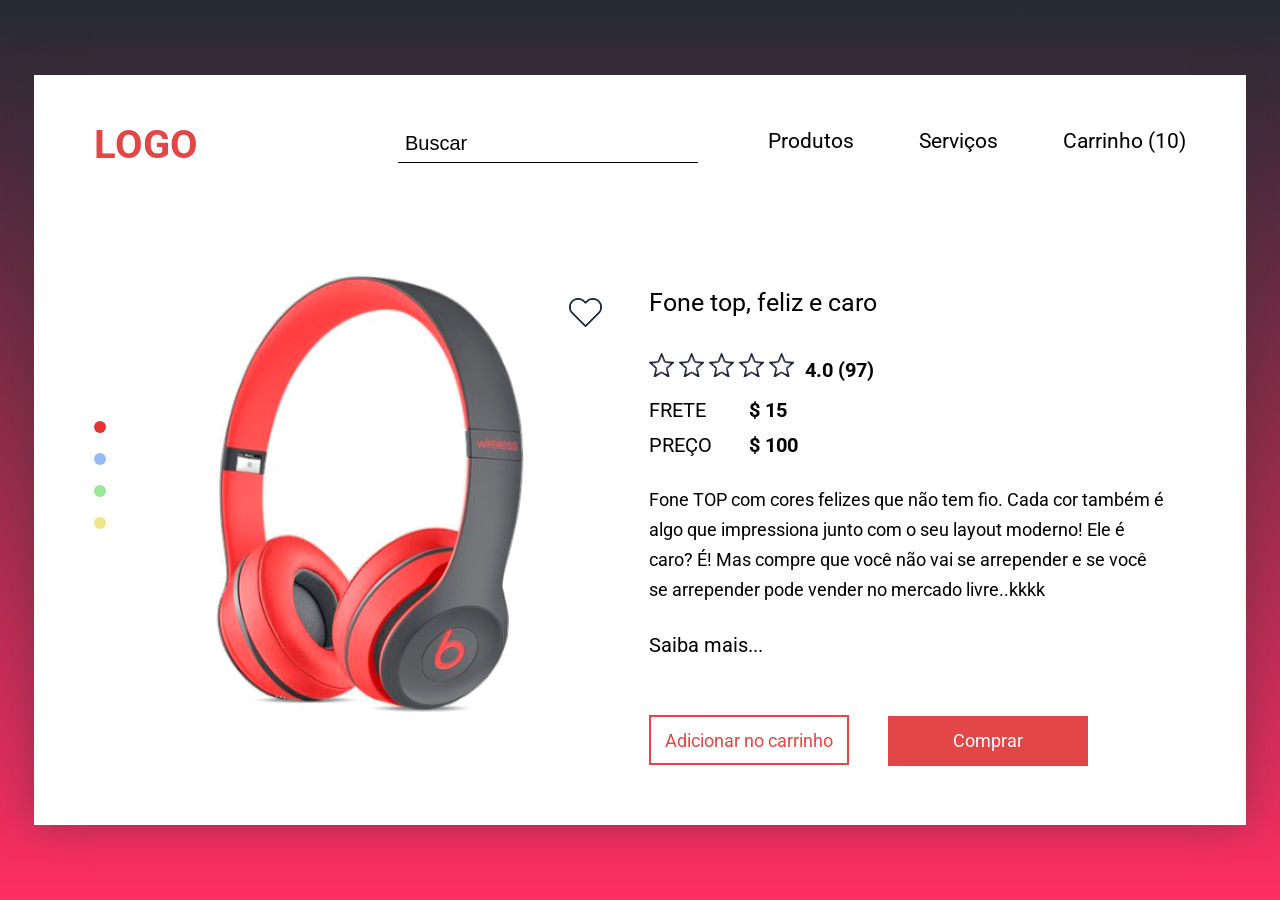
==== commit a158860f: "Ajustes de responsividade e retornado background gradient original" ====
--- a/index.html
+++ b/index.html
@@ -57,22 +57,22 @@
                 <ol class="colors">
                     <li id="first" class="color -isActive">
                         <figure class="carphoto-product">
-                            <img class="imgProduct" src="img/imgHeadphoneRed.png" alt="Imagem de fone de ouvido">
+                            <img class="imgProduct" src="img/imgHeadphoneRed.png" alt="Imagem de fone de ouvido vermelho">
                         </figure>
                     </li>
                     <li id="second" class="color">
                         <figure class="carphoto-product">
-                            <img class="imgProduct" src="img/imgHeadphoneBlue.png" alt="Imagem de fone de ouvido">
+                            <img class="imgProduct" src="img/imgHeadphoneBlue.png" alt="Imagem de fone de ouvido azul">
                         </figure>
                     </li>
                     <li id="third" class="color">
                         <figure class="carphoto-product">
-                            <img class="imgProduct" src="img/imgHeadphoneGreen.png" alt="Imagem de fone de ouvido">
+                            <img class="imgProduct" src="img/imgHeadphoneGreen.png" alt="Imagem de fone de ouvido verde">
                         </figure>
                     </li>
                     <li id="forth" class="color">
                         <figure class="carphoto-product">
-                            <img class="imgProduct" src="img/imgHeadphoneYellow.png" alt="Imagem de fone de ouvido">
+                            <img class="imgProduct" src="img/imgHeadphoneYellow.png" alt="Imagem de fone de ouvido amarelo">
                         </figure>
                     </li>
                 </ol>
--- a/css/base.css
+++ b/css/base.css
@@ -5,8 +5,8 @@
 
 body {
     background-color: #252a34;
-    /*background-image: linear-gradient(to top, #f2f2f2, #c7c6c6);*/
-    background-image: linear-gradient(to top, #f7d3b7, #f8b756);
+    background-image: linear-gradient(to top, #ff2e63, #252a34);
+
 }
 
 @media (max-width: 410px) {
--- a/css/container-store.css
+++ b/css/container-store.css
@@ -10,33 +10,14 @@
     -webkit-box-shadow: 0px 0px 39px 0px rgba(50, 50, 50, 0.4);
     -moz-box-shadow: 0px 0px 39px 0px rgba(50, 50, 50, 0.4);
     box-shadow: 0 0 39px 0 rgba(50, 50, 50, 0.4);
+    overflow-x: hidden;
 }
 
-@media (max-width: 1200px), (max-height: 600px) {
+@media (max-width: 1200px) {
     .container-store {
         position: static;
         transform: none;
         width: 100%;
-        max-width: 100%;
+        padding: 50px 0 125px 0;
     }   
-}
-
-@media (max-height: 600px) {
-    .container-store {
-        max-width: 1200px;
-        margin-left: auto;
-        margin-right: auto;
-    }   
-}
-
-@media (max-width: 990px) {
-    .container-store {
-        padding-right: 0px;
-    }
-}
-
-@media (max-width: 940px) {
-    .container-store {
-        padding-bottom: 100px;
-    }
 }
--- a/css/header-store.css
+++ b/css/header-store.css
@@ -80,13 +80,18 @@
         margin: 0;
     }
 }
+@media (max-width: 1000px) {
+
+    .header-store {
+        margin-bottom: 0;
+    }
+}
 
 
 @media (max-width: 550px) {
     .header-store > .navigation {
         display: flex;
         justify-content: center;
-
     }
 
     .header-store .item {
@@ -96,7 +101,7 @@
 
 @media (max-width: 410px) {
     .header-store {
-        margin: 0 0 20px 0;
+        margin: 0;
     }
 
     .header-store .item.-menu {
--- a/css/main-carrousel.css
+++ b/css/main-carrousel.css
@@ -21,7 +21,7 @@
 }
 
 .main-carrousel .bullets {
-    position: relative;
+    position: absolute;
     text-align: center;
     display: inline-block;
     width: 50px;
@@ -60,22 +60,32 @@
 
 @media (max-width: 1000px) {
     .main-carrousel {
-        display: inline-block;
-        position: relative;
+        display: block;
         width: 100%;
-        border-radius: 0;
+    }
+
+    .main-carrousel .bullets {
+        text-align: center;
+        display: block;
+        width: 100%;
     }
 }
 
-@media (max-width: 370px) {
+@media (max-width: 500px) {
     .main-carrousel {
         display: inline-block;
         position: relative;
-        width: 100%;
         border-radius: 0;
         height: 450px;
+
+    }
+}
+@media (max-width: 410px) {
+    .main-carrousel {
+        height: 400px;
+
     }
     .main-carrousel .bullets {
-        margin-left: -30px; 
+        margin-left: -20px; 
     }
 }
--- a/css/carphoto-product.css
+++ b/css/carphoto-product.css
@@ -39,10 +39,13 @@
 
 }
 
-@media (max-width: 370px) {
+@media (max-width: 410px) {
+    .carphoto-product {
+        margin-top: 30px;
+    }
     .carphoto-product > .imgProduct {
-        width: 70%;
-        margin-left: 10px;
+        width: 65%;
+        margin-left: 30px;
     }
 
 }
--- a/css/wrap-product.css
+++ b/css/wrap-product.css
@@ -26,13 +26,13 @@
 
     .wrap-product > .buttons {
         position: relative;
-        bottom: 80px;
+        bottom: 50px;
     }
 }
 
-@media (max-width:410px) {
+@media (max-width:480px) {
     .wrap-product > .buttons {
         position: relative;
-        bottom: 150px;
+        bottom: 120px;
     }
 }
--- a/css/button-store.css
+++ b/css/button-store.css
@@ -18,7 +18,7 @@
 
 .button-store:hover,
 .button-store:focus {
-    background-color: #1c68ea;
+    background-color: #282b43;
     color: #FFF;
 }
 
@@ -30,7 +30,7 @@
     background-color: transparent;
     border: 2px #e24647 solid;
     width: 200px;
-    line-height: 50px;
+    line-height: 46px;
     margin-right: 35px;
     color: #e24647;
 }
@@ -50,31 +50,19 @@
     text-decoration: inherit;
 }
 
-@media (max-width:1080px) {
-    .button-store {
-        font-size: 18px;
-        width: 180px;
-        height: 40px;
-        line-height: 40px;
-    }
+@media (max-width:1100px) {
     .button-store.-addCar {
-        background-color: transparent;
-        border: 2px #fff solid;
-        width: 200px;
-        line-height: 36px;
         margin-right: 20px;
     }
 }
 
-@media (max-width:410px) {
+@media (max-width:480px) {
     .button-store,
     .button-store.-addCar {
         display: block;
         margin: 0 auto;
-        width: 80%;
     }
     .button-store.-addCar {
         margin-bottom: 15px;
-        width: 80%;
     }
 }
